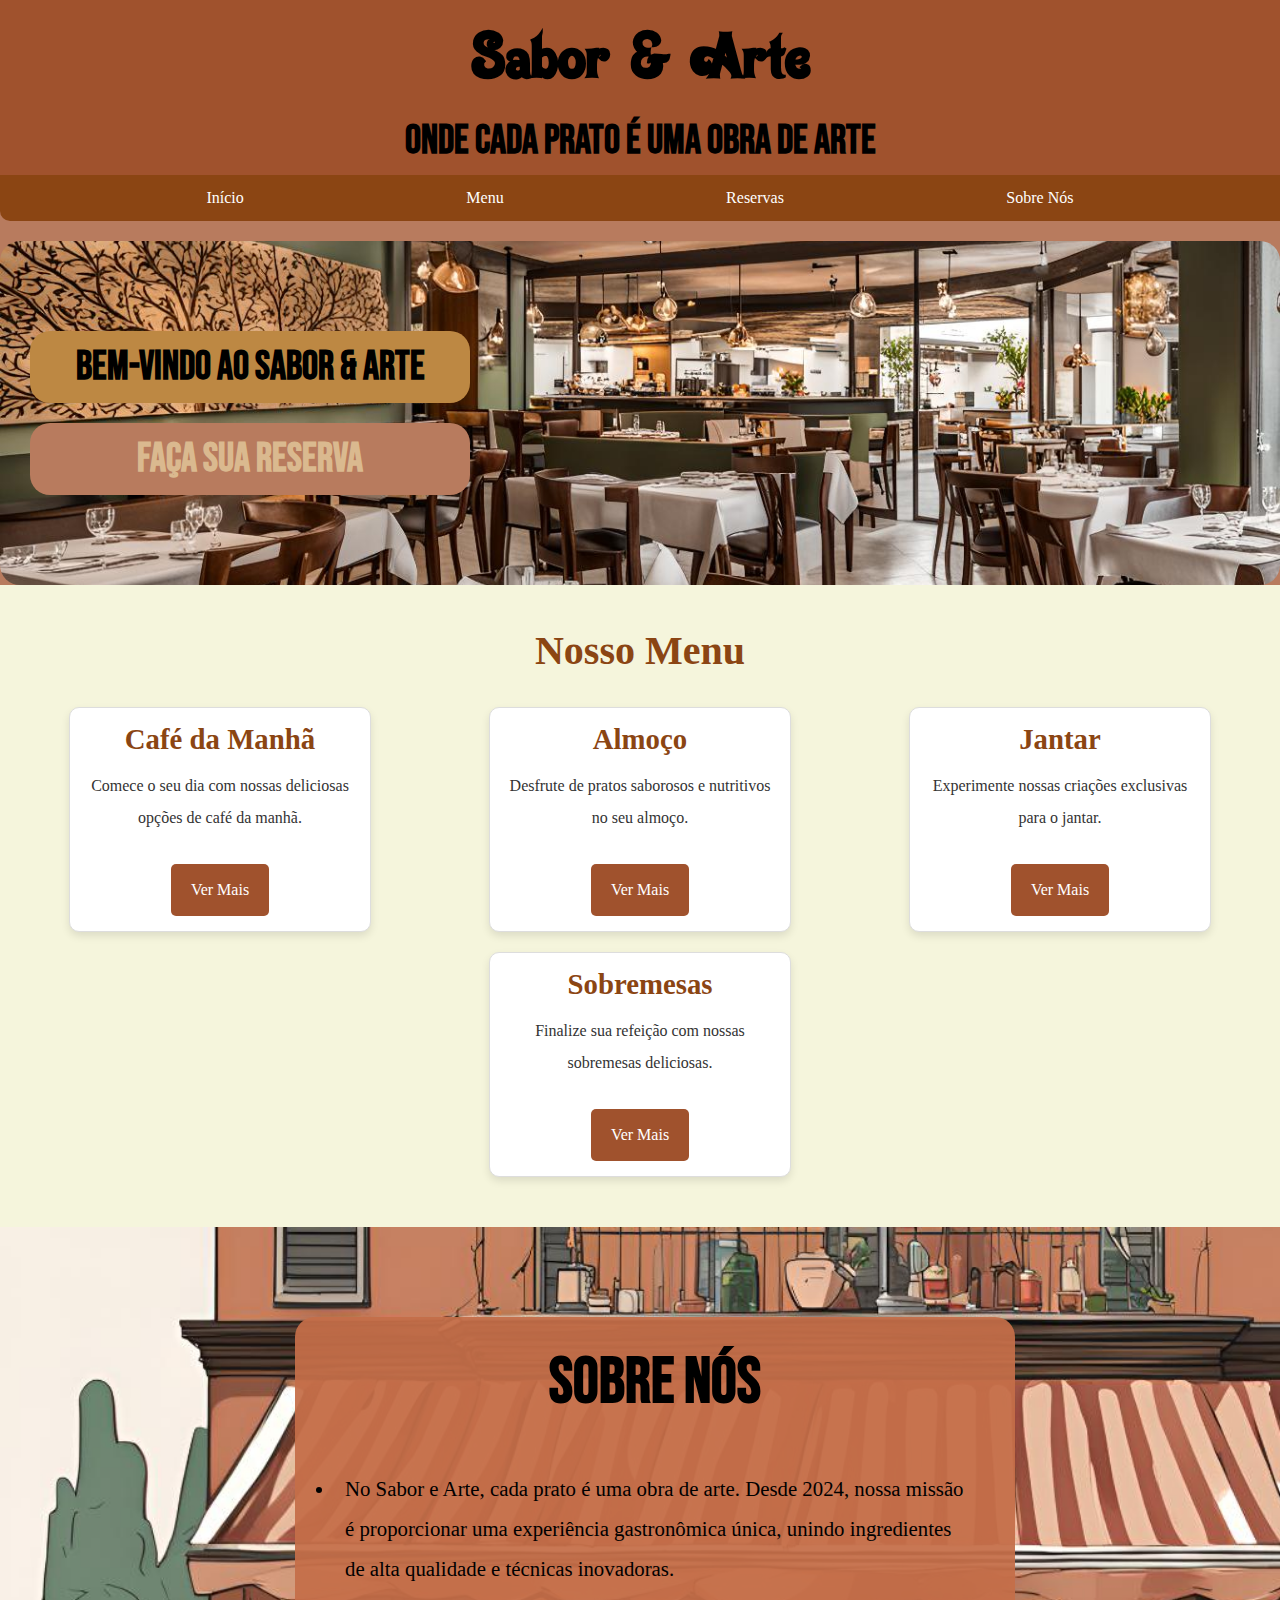
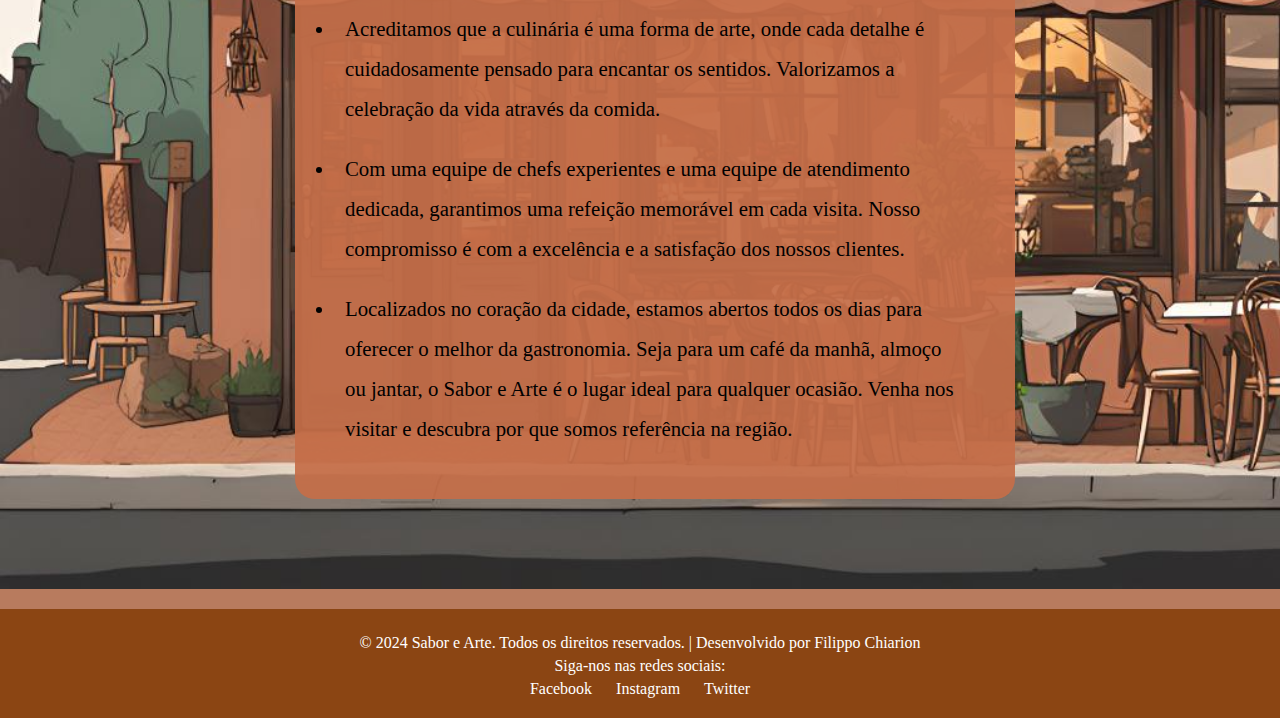
==== index.html @ 0aed7775 "atualizei o trabalho" ====
<!DOCTYPE html>
<html lang="pt-br">
<head>
    <meta charset="UTF-8">
    <meta name="viewport" content="width=device-width, initial-scale=1.0">
    <title>Início</title>
    <link rel="stylesheet" href="style.css">
    <link rel="shortcut icon" href="/imagens/favicon.ico" type="image/x-icon">
</head>
<body>
    <header>
        <h1>Sabor & Arte</h1>
        <h2>Onde Cada Prato é uma Obra de Arte</h2>
    </header>
    <nav>
        <ul>
            <li class="lista"><a href="index.html">Início</a></li>
            <li class="lista"><a href="menu.html">Menu</a>
                <ul>
                        <li><a href="menu.html">Café da Manhã</a></li>
                        <li><a href="menu.html">Almoço</a></li>
                        <li><a href="menu.html">Janta</a></li>
                        <li><a href="menu.html">Sobremesas</a></li>
                </ul>
            </li>
            <li class="lista"><a href="reservas.html">Reservas</a></li>
            <li class="lista"><a href="sobre.html">Sobre Nós</a></li>
        </ul>
    </nav>
        <section class="imagem" id="img01">

                
                    <h1>Bem-vindo ao Sabor & Arte</h1>
                    <p><strong><a href="reservas.html">Faça sua Reserva</a></strong></p>
        </section>
        <section class="menu">
            <h2>Nosso Menu</h2>
            <div class="menu-content">
                
                <div class="menu-item">
              
                    <h3>Café da Manhã</h3>
                    <p>Comece o seu dia com nossas deliciosas opções de café da manhã.</p>
                    <a href="menu.html" class="btn">Ver Mais</a>
                </div>
               
                <div class="menu-item">
                   
                    <h3>Almoço</h3>
                    <p>Desfrute de pratos saborosos e nutritivos no seu almoço.</p>
                    <a href="menu.html" class="btn">Ver Mais</a>
                </div>
                
                <div class="menu-item">
                   
                    <h3>Jantar</h3>
                    <p>Experimente nossas criações exclusivas para o jantar.</p>
                    <a href="menu.html" class="btn">Ver Mais</a>
                </div>
                
                <div class="menu-item">
                
                    <h3>Sobremesas</h3>
                    <p>Finalize sua refeição com nossas sobremesas deliciosas.</p>
                    <a href="menu.html" class="btn">Ver Mais</a>
                </div>
            </div>
        </section>

    <section class="wrapper" id="img02">
           
            <div class="about">
                <h1>Sobre Nós</h1>
                <img src="" alt="">
                <p><ul>
                    <li>No Sabor e Arte, cada prato é uma obra de arte. Desde 2024, nossa missão é proporcionar uma experiência gastronômica única, unindo ingredientes de alta qualidade e técnicas inovadoras.</li>
                    <li>Acreditamos que a culinária é uma forma de arte, onde cada detalhe é cuidadosamente pensado para encantar os sentidos. Valorizamos a celebração da vida através da comida.</li>
                    <li>Com uma equipe de chefs experientes e uma equipe de atendimento dedicada, garantimos uma refeição memorável em cada visita. Nosso compromisso é com a excelência e a satisfação dos nossos clientes.</li>
                    <li>Localizados no coração da cidade, estamos abertos todos os dias para oferecer o melhor da gastronomia. Seja para um café da manhã, almoço ou jantar, o Sabor e Arte é o lugar ideal para qualquer ocasião. Venha nos visitar e descubra por que somos referência na região.</li>
                </ul></p>
            </div>
    </section>

    <footer>
        <p>&copy; 2024 Sabor e Arte. Todos os direitos reservados. | Desenvolvido por <a href="https://github.com/FilippoChiarion" target="_blank">Filippo Chiarion</a></p>
        <p>Siga-nos nas redes sociais:</p>
        <ul>
            <li><a href="https://www.facebook.com/seusaborarte">Facebook</a></li>
            <li><a href="https://www.instagram.com/seusaborarte">Instagram</a></li>
            <li><a href="https://www.twitter.com/seusaborarte">Twitter</a></li>
        </ul>
    </footer>
    
</body>
</html>
---- style.css ----
@charset "UTF-8";

@import url('https://fonts.googleapis.com/css2?family=Bebas+Neue&display=swap');

@font-face {
    font-family: "Boogie";
    src: url(Boogie.ttf) format('truetype');
}

.bebas-neue-regular {
    font-family: "Bebas Neue", sans-serif;
    font-weight: 400;
    font-style: normal;
}

*{
    margin: 0px;
    padding: 0px;
}

body{
    background-color: #B87B5E;
}

header{
    background-color: #A0522D;
    display: flex;
    flex-direction: column;
    align-items: center;
}

header>h1{
    font-family: "Boogie";
    font-size: 80px;
    margin-top: 20px;
}
header>h2{
    font-family: "Bebas Neue";
    font-size: 40px;
    margin-top: -10px;
    padding: 10px;
}

nav ul {
    display: flex;
    justify-content: space-evenly;
    border-radius: 0px 0px 0px 10px;
    list-style-type: none;
    margin: 0;
    padding: 0;
    overflow: hidden;
    background-color: #8B4513;
}

nav ul li {
    float: left;
}

nav ul li a {
    display: block;
    color: #ffffff;
    text-align: center;
    padding: 14px 16px;
    text-decoration: none;
}

nav ul li a:hover {
    border-radius: 10px;
    background-color: #A0522D;
}

nav ul li ul {
    display: none;
    position: absolute;
    background-color: #8B4513;
    min-width: 160px;
    z-index: 1;
}

nav ul li:hover ul {
    display: block;
    margin-left: -45px;
}

nav ul li ul li {
    float: none;
}

section{
    padding-top: 10vh;
    padding-bottom: 10vh;
    line-height: 2em;
    padding-left: 30px;
}

section.imagem>h1{
    font-family: "Bebas Neue";
    font-size: 2.5rem;
    display: flex;
    justify-content: center;
    width: 400px;
    background-color:#bd8843;
    border-radius: 20px;
    padding: 20px;
}
section.imagem>p{
    
    margin-top: 20px;
    font-family: "Bebas Neue";
    font-size: 2.5rem;
    display: flex;
    justify-content: center;
    width: 400px;
    background-color:#B87B5E;
    border-radius: 20px;
    padding: 20px;
}

a{
    text-decoration: none;
    color: #dab98f;
}

section.imagem>p>strong>a:hover{
    color:#584e3f ;
}

section#img01{
    border-radius: 20px;
    margin-top: 20px;
    background-image: url(imagens/fundoloja.jpg);
    background-position: right center;
    background-size: cover;
}
.menu {
    padding: 50px 20px;
    background-color: #F5F5DC; ;
    text-align: center;
}

.menu>h2 {
    font-size: 2.5em;
    color: #8B4513; ;
    margin-bottom: 40px;
}

.menu-content {
    display: flex;
    flex-wrap: wrap;
    justify-content: space-around;
    gap: 20px;
}

.menu-item {
    background-color: #ffffff;
    border: 1px solid #ddd;
    border-radius: 10px;
    overflow: hidden;
    width: 45%;
    max-width: 300px;
    box-shadow: 0 4px 8px rgba(0, 0, 0, 0.1);
    transition: transform 0.3s;
}

.menu-item:hover {
    transform: scale(1.05);
}

.menu-item img {
    width: 100%;
    height: auto;
}

.menu-item h3 {
    font-size: 1.8em;
    color: #8B4513; ;
    margin: 15px 0;
}

.menu-item p {
    font-size: 1em;
    color: #333333;
    padding: 0 15px 15px;
}

.menu-item .btn {
    background-color: #A0522D;
    color: #ffffff;
    padding: 10px 20px;
    text-decoration: none;
    border-radius: 5px;
    display: inline-block;
    margin: 15px;
}

.menu-item .btn:hover {
    background-color: #8B4513;
}

section.wrapper{
    display: flex;
    justify-content: center;
}
section.wrapper>img{
    width: 50vw;
}
div.about{
    background-color: #c46e49ef;
    border-radius: 20px;
    padding: 40px;
    display: flex;
    flex-direction: column;
}
div.about>h1{
    padding: 40px 0px 60px 0px;  
    margin-top: -30px;
   
    font-family: "Bebas Neue";
    text-align: center;
    font-size: 4em;
}
div.about>p{
    text-align: justify;
}

div.about>ul>li{
    padding: 10px;
}

div.about>ul{
    
   
    width: 50vw;
    line-height: 40px;
    font-size: 1.3rem;
}

footer {
    background-color: #8B4513;
    color: #ffffff;
    text-align: center;
    padding: 20px;
    margin-top: 20px;
}

footer a {
    color: #ffffff;
    text-decoration: none;
}

footer a:hover {
    text-decoration: underline;
}

footer ul {
    list-style-type: none;
    padding: 0;
}

footer ul li {
    display: inline;
    margin: 0 10px;
}

footer p {
    margin: 5px 0;
}

#img02{
    background-image: url(imagens/restaurante.jpg);
    background-size: cover;
}
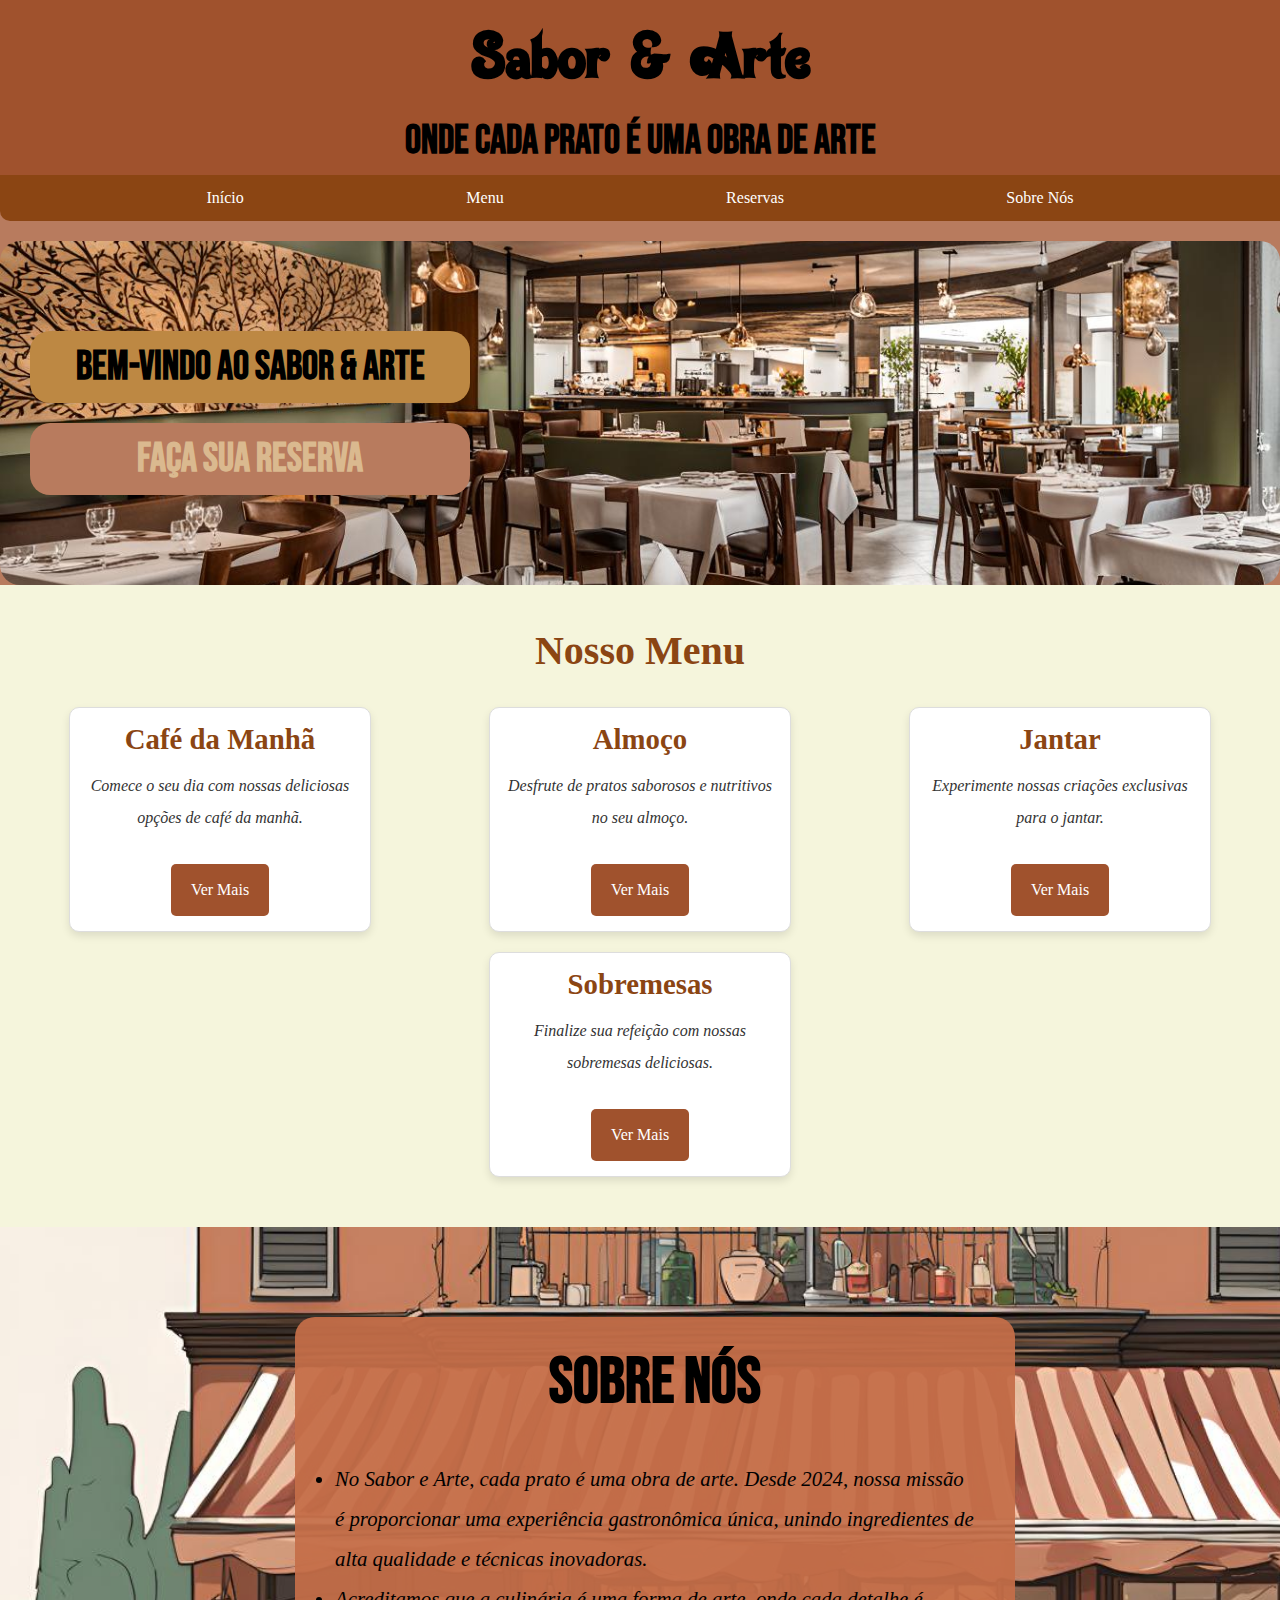
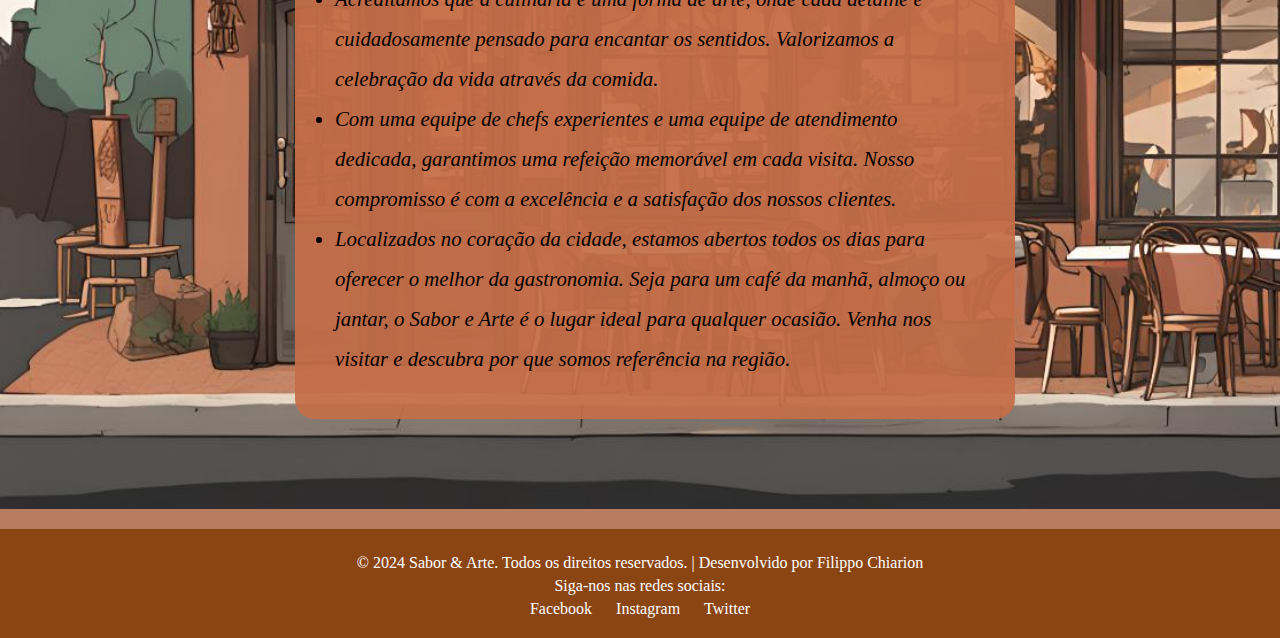
==== commit 1e2abc95: "." ====
--- a/index.html
+++ b/index.html
@@ -17,13 +17,13 @@
             <li class="lista"><a href="index.html">Início</a></li>
             <li class="lista"><a href="menu.html">Menu</a>
                 <ul>
-                        <li><a href="menu.html">Café da Manhã</a></li>
-                        <li><a href="menu.html">Almoço</a></li>
-                        <li><a href="menu.html">Janta</a></li>
-                        <li><a href="menu.html">Sobremesas</a></li>
+                    <li><a href="cardápio1.html">Café da Manhã</a></li>
+                    <li><a href="cardápio2.html">Almoço</a></li>
+                    <li><a href="cardápio3.html">Jantar</a></li>
+                    <li><a href="cardápio4.html">Sobremesas</a></li>
                 </ul>
             </li>
-            <li class="lista"><a href="reservas.html">Reservas</a></li>
+            <li class="lista"><a href="reservas.html" target="_blank">Reservas</a></li>
             <li class="lista"><a href="sobre.html">Sobre Nós</a></li>
         </ul>
     </nav>
@@ -31,7 +31,7 @@
 
                 
                     <h1>Bem-vindo ao Sabor & Arte</h1>
-                    <p><strong><a href="reservas.html">Faça sua Reserva</a></strong></p>
+                    <p><strong><a href="reservas.html" target="_blank">Faça sua Reserva</a></strong></p>
         </section>
         <section class="menu">
             <h2>Nosso Menu</h2>
@@ -40,28 +40,28 @@
                 <div class="menu-item">
               
                     <h3>Café da Manhã</h3>
-                    <p>Comece o seu dia com nossas deliciosas opções de café da manhã.</p>
+                    <p><i>Comece o seu dia com nossas deliciosas opções de café da manhã.</i></p>
                     <a href="menu.html" class="btn">Ver Mais</a>
                 </div>
                
                 <div class="menu-item">
                    
                     <h3>Almoço</h3>
-                    <p>Desfrute de pratos saborosos e nutritivos no seu almoço.</p>
+                    <p><i>Desfrute de pratos saborosos e nutritivos no seu almoço.</i></p>
                     <a href="menu.html" class="btn">Ver Mais</a>
                 </div>
                 
                 <div class="menu-item">
                    
                     <h3>Jantar</h3>
-                    <p>Experimente nossas criações exclusivas para o jantar.</p>
+                    <p><i>Experimente nossas criações exclusivas para o jantar.</i></p>
                     <a href="menu.html" class="btn">Ver Mais</a>
                 </div>
                 
                 <div class="menu-item">
                 
                     <h3>Sobremesas</h3>
-                    <p>Finalize sua refeição com nossas sobremesas deliciosas.</p>
+                    <p><i>Finalize sua refeição com nossas sobremesas deliciosas.</i></p>
                     <a href="menu.html" class="btn">Ver Mais</a>
                 </div>
             </div>
@@ -73,16 +73,18 @@
                 <h1>Sobre Nós</h1>
                 <img src="" alt="">
                 <p><ul>
-                    <li>No Sabor e Arte, cada prato é uma obra de arte. Desde 2024, nossa missão é proporcionar uma experiência gastronômica única, unindo ingredientes de alta qualidade e técnicas inovadoras.</li>
-                    <li>Acreditamos que a culinária é uma forma de arte, onde cada detalhe é cuidadosamente pensado para encantar os sentidos. Valorizamos a celebração da vida através da comida.</li>
-                    <li>Com uma equipe de chefs experientes e uma equipe de atendimento dedicada, garantimos uma refeição memorável em cada visita. Nosso compromisso é com a excelência e a satisfação dos nossos clientes.</li>
-                    <li>Localizados no coração da cidade, estamos abertos todos os dias para oferecer o melhor da gastronomia. Seja para um café da manhã, almoço ou jantar, o Sabor e Arte é o lugar ideal para qualquer ocasião. Venha nos visitar e descubra por que somos referência na região.</li>
+                    <i>
+                        <li>No Sabor e Arte, cada prato é uma obra de arte. Desde 2024, nossa missão é proporcionar uma experiência gastronômica única, unindo ingredientes de alta qualidade e técnicas inovadoras.</li>
+                        <li>Acreditamos que a culinária é uma forma de arte, onde cada detalhe é cuidadosamente pensado para encantar os sentidos. Valorizamos a celebração da vida através da comida.</li>
+                        <li>Com uma equipe de chefs experientes e uma equipe de atendimento dedicada, garantimos uma refeição memorável em cada visita. Nosso compromisso é com a excelência e a satisfação dos nossos clientes.</li>
+                        <li>Localizados no coração da cidade, estamos abertos todos os dias para oferecer o melhor da gastronomia. Seja para um café da manhã, almoço ou jantar, o Sabor e Arte é o lugar ideal para qualquer ocasião. Venha nos visitar e descubra por que somos referência na região.</li>
+                    </i>
                 </ul></p>
             </div>
     </section>
 
     <footer>
-        <p>&copy; 2024 Sabor e Arte. Todos os direitos reservados. | Desenvolvido por <a href="https://github.com/FilippoChiarion" target="_blank">Filippo Chiarion</a></p>
+        <p>&copy; 2024 Sabor & Arte. Todos os direitos reservados. | Desenvolvido por <a href="https://github.com/FilippoChiarion" target="_blank">Filippo Chiarion</a></p>
         <p>Siga-nos nas redes sociais:</p>
         <ul>
             <li><a href="https://www.facebook.com/seusaborarte">Facebook</a></li>
